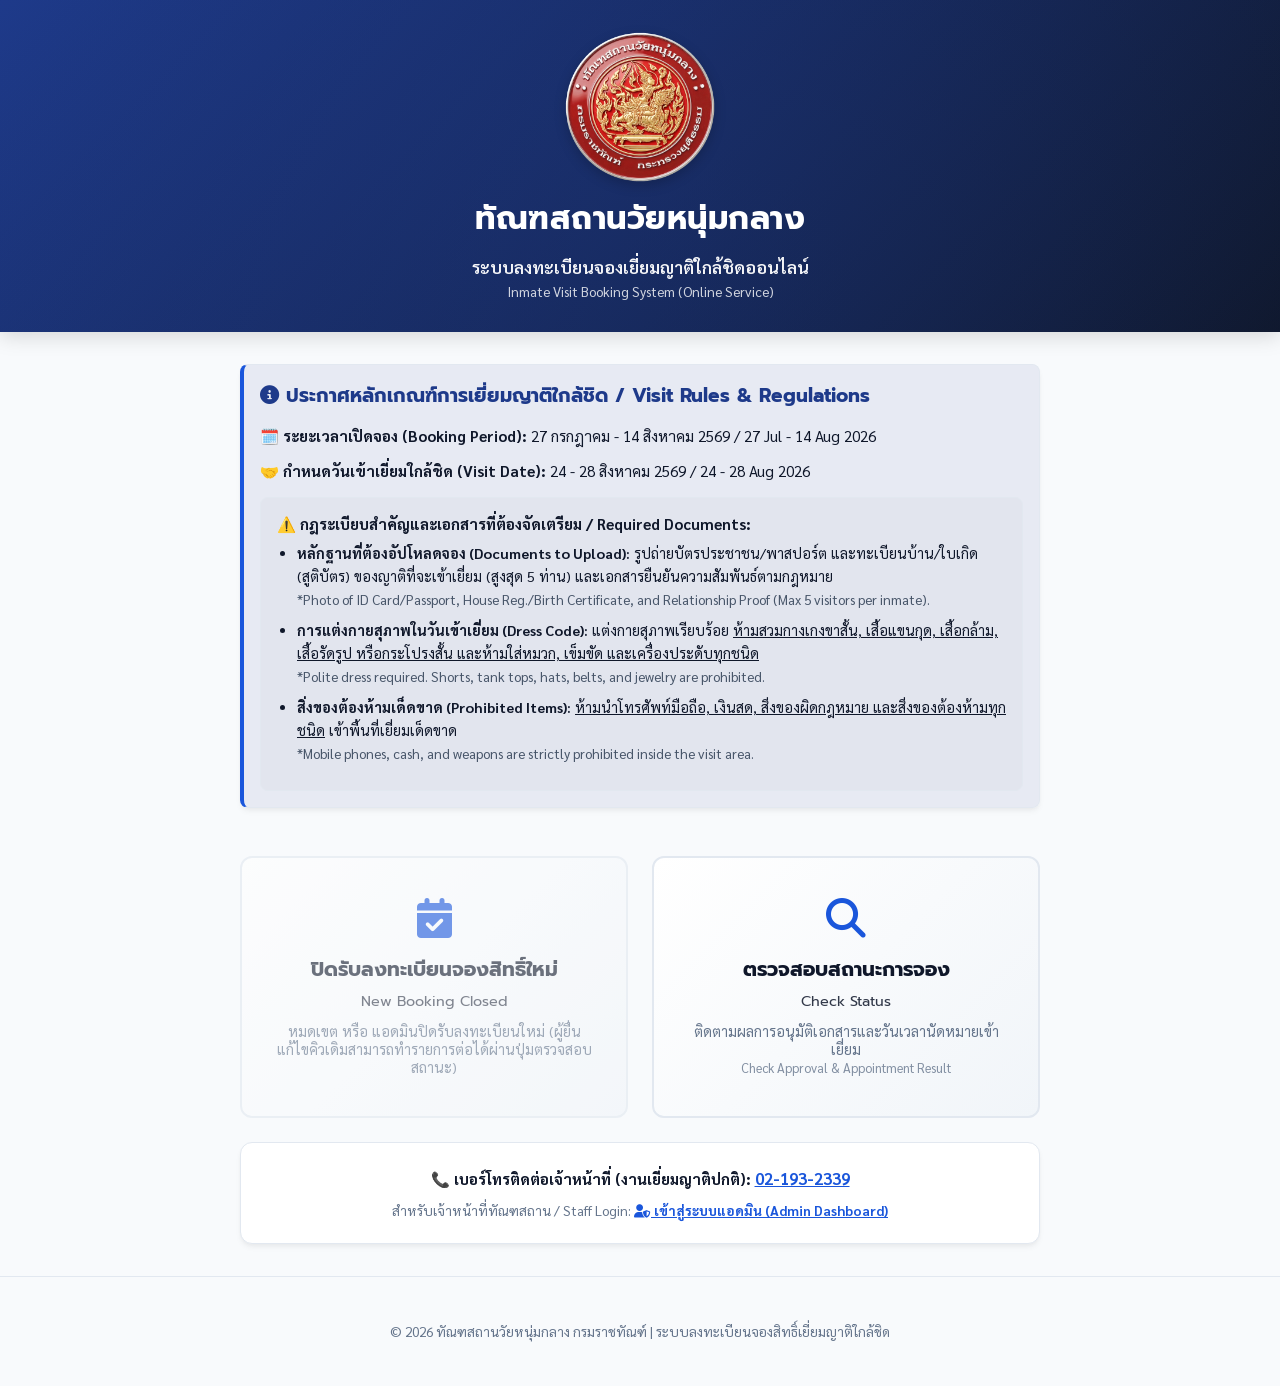
==== index.html @ 53b15d45 "Implement admin toggle switch to manually close/open new bookings from dashboard" ====
<!DOCTYPE html>
<html lang="th">
<head>
    <meta charset="UTF-8">
    <meta name="viewport" content="width=device-width, initial-scale=1.0">
    <meta name="description" content="ระบบลงทะเบียนจองเยี่ยมญาติใกล้ชิดออนไลน์ ทัณฑสถานวัยหนุ่มกลาง เปิดลงทะเบียนสำหรับญาติผู้ต้องขัง">
    <title>ระบบลงทะเบียนจองเยี่ยมญาติใกล้ชิดออนไลน์ - ทัณฑสถานวัยหนุ่มกลาง</title>
    <link rel="stylesheet" href="styles.css">
    <link rel="stylesheet" href="https://cdnjs.cloudflare.com/ajax/libs/font-awesome/6.4.0/css/all.min.css">
</head>
<body>
    <header>
        <div style="display:flex; flex-direction:column; align-items:center; justify-content:center; gap:0.75rem;">
            <img src="logo.png" alt="โลโก้ทัณฑสถานวัยหนุ่มกลาง" style="width:150px; height:150px; filter:drop-shadow(0 4px 6px rgba(0,0,0,0.2));">
            <h1 style="margin:0; font-family:'Prompt', sans-serif; font-size:2rem; font-weight:700; text-align:center;">ทัณฑสถานวัยหนุ่มกลาง</h1>
            <p style="margin:0; font-size:1.1rem; opacity:0.95; text-align:center; font-weight:600;">ระบบลงทะเบียนจองเยี่ยมญาติใกล้ชิดออนไลน์</p>
            <span style="font-size:0.85rem; opacity:0.8; text-align:center; margin-top:-0.5rem;">Inmate Visit Booking System (Online Service)</span>
        </div>
    </header>

    <main>
        <!-- Rules Alert Box -->
        <div class="card alert alert-info">
            <h2 style="margin-top: 0; font-family: 'Prompt', sans-serif; font-size: 1.2rem; color: #1e3a8a;">
                <i class="fa-solid fa-circle-info"></i> ประกาศหลักเกณฑ์การเยี่ยมญาติใกล้ชิด / Visit Rules & Regulations
            </h2>
            <p>🗓️ <strong>ระยะเวลาเปิดจอง (Booking Period):</strong> 27 กรกฎาคม - 14 สิงหาคม 2569 / 27 Jul - 14 Aug 2026</p>
            <p>🤝 <strong>กำหนดวันเข้าเยี่ยมใกล้ชิด (Visit Date):</strong> 24 - 28 สิงหาคม 2569 / 24 - 28 Aug 2026</p>
            <div class="rules-container" style="margin-top: 1rem;">
                <strong style="display: block; margin-bottom: 0.5rem;">⚠️ กฎระเบียบสำคัญและเอกสารที่ต้องจัดเตรียม / Required Documents:</strong>
                <ul class="rules-list">
                    <li><strong>หลักฐานที่ต้องอัปโหลดจอง (Documents to Upload):</strong> รูปถ่ายบัตรประชาชน/พาสปอร์ต และทะเบียนบ้าน/ใบเกิด (สูติบัตร) ของญาติที่จะเข้าเยี่ยม (สูงสุด 5 ท่าน) และเอกสารยืนยันความสัมพันธ์ตามกฎหมาย <br><span style="font-size:0.85rem; color:#475569;">*Photo of ID Card/Passport, House Reg./Birth Certificate, and Relationship Proof (Max 5 visitors per inmate).</span></li>
                    <li><strong>การแต่งกายสุภาพในวันเข้าเยี่ยม (Dress Code):</strong> แต่งกายสุภาพเรียบร้อย <u>ห้ามสวมกางเกงขาสั้น, เสื้อแขนกุด, เสื้อกล้าม, เสื้อรัดรูป หรือกระโปรงสั้น และห้ามใส่หมวก, เข็มขัด และเครื่องประดับทุกชนิด</u> <br><span style="font-size:0.85rem; color:#475569;">*Polite dress required. Shorts, tank tops, hats, belts, and jewelry are prohibited.</span></li>
                    <li><strong>สิ่งของต้องห้ามเด็ดขาด (Prohibited Items):</strong> <u>ห้ามนำโทรศัพท์มือถือ, เงินสด, สิ่งของผิดกฎหมาย และสิ่งของต้องห้ามทุกชนิด</u> เข้าพื้นที่เยี่ยมเด็ดขาด <br><span style="font-size:0.85rem; color:#475569;">*Mobile phones, cash, and weapons are strictly prohibited inside the visit area.</span></li>
                </ul>
            </div>
        </div>

        <!-- Menu Action Selection -->
        <div class="menu-grid">
            <a href="booking.html" class="menu-button">
                <i class="fa-solid fa-calendar-check"></i>
                <h3>ลงทะเบียนจองสิทธิ์เยี่ยมใกล้ชิด<br><span style="font-size:0.9rem; font-weight:normal; opacity:0.85;">Register Booking</span></h3>
                <p>ลงทะเบียนออนไลน์ กรอกข้อมูลผู้ต้องขัง ญาติ และอัปโหลดรูปภาพหลักฐาน<br><span style="font-size:0.8rem; opacity:0.8;">Online Registration & Document Upload</span></p>
            </a>

            <a href="status.html" class="menu-button">
                <i class="fa-solid fa-magnifying-glass"></i>
                <h3>ตรวจสอบสถานะการจอง<br><span style="font-size:0.9rem; font-weight:normal; opacity:0.85;">Check Status</span></h3>
                <p>ติดตามผลการอนุมัติเอกสารและวันเวลานัดหมายเข้าเยี่ยม<br><span style="font-size:0.8rem; opacity:0.8;">Check Approval & Appointment Result</span></p>
            </a>
        </div>

        <div class="card" style="text-align: center; padding: 1.5rem;">
            <p style="margin: 0 0 0.75rem 0; font-size: 0.95rem; color: var(--text-light);">
                📞 <strong>เบอร์โทรติดต่อเจ้าหน้าที่ (งานเยี่ยมญาติปกติ):</strong> <a href="tel:021932339" style="color: var(--primary-color); font-weight: bold; text-decoration: underline; font-size: 1.05rem;">02-193-2339</a>
            </p>
            <p style="margin: 0; font-size: 0.85rem; color: var(--text-muted-light);">
                สำหรับเจ้าหน้าที่ทัณฑสถาน / Staff Login: 
                <a href="admin.html" style="color: var(--primary-color); font-weight: bold; text-decoration: underline;">
                    <i class="fa-solid fa-user-shield"></i> เข้าสู่ระบบแอดมิน (Admin Dashboard)
                </a>
            </p>
        </div>
    </main>

    <footer>
        <p>© 2026 ทัณฑสถานวัยหนุ่มกลาง กรมราชทัณฑ์ | ระบบลงทะเบียนจองสิทธิ์เยี่ยมญาติใกล้ชิด</p>
    </footer>

    <script src="app.js"></script>
    <script>
        document.addEventListener("DOMContentLoaded", () => {
            initTheme();

            // ตรวจสอบเวลาเพื่อปิดรับจองสิทธิ์รอบใหม่ (14 สิงหาคม 2569 เวลา 12:00 น.)
            const CLOSE_TIME = new Date("2026-08-14T12:00:00+07:00").getTime();
            const now = new Date().getTime();
            
            // ตรวจสอบ Config จาก Apps Script Web App
            if (typeof APPS_SCRIPT_URL !== "undefined" && APPS_SCRIPT_URL) {
                fetch(APPS_SCRIPT_URL + "?action=get_config")
                    .then(r => r.json())
                    .then(res => {
                        const isClosed = res.booking_closed === true || res.booking_closed === "true" || (res.booking_closed !== false && res.booking_closed !== "false" && now >= CLOSE_TIME);
                        if (isClosed) {
                            applyClosedUI();
                        }
                    })
                    .catch(() => {
                        if (now >= CLOSE_TIME) applyClosedUI();
                    });
            } else {
                if (now >= CLOSE_TIME) applyClosedUI();
            }

            function applyClosedUI() {
                const bookingBtn = document.querySelector('a[href="booking.html"]');
                if (bookingBtn) {
                    bookingBtn.removeAttribute('href');
                    bookingBtn.style.opacity = '0.6';
                    bookingBtn.style.cursor = 'not-allowed';
                    bookingBtn.addEventListener('click', (e) => {
                        e.preventDefault();
                        alert("⚠️ ระบบปิดรับการลงทะเบียนจองสิทธิ์ใหม่แล้ว (หมดเขต 14 ส.ค. 2569 เวลา 12:00 น. หรือปิดโดยแอดมิน)\n\n*สำหรับญาติที่ระบบแจ้งให้แก้ไขเอกสารคิวเดิมที่ถูกปฏิเสธ สามารถกดที่ปุ่ม 'ตรวจสอบสถานะการจอง' เพื่อทำรายการยื่นแก้ไขได้ตามปกติครับ");
                    });
                    
                    const btnTitle = bookingBtn.querySelector('h3');
                    if (btnTitle) {
                        btnTitle.innerHTML = 'ปิดรับลงทะเบียนจองสิทธิ์ใหม่<br><span style="font-size:0.9rem; font-weight:normal; opacity:0.85;">New Booking Closed</span>';
                    }
                    const btnDesc = bookingBtn.querySelector('p');
                    if (btnDesc) {
                        btnDesc.innerHTML = 'หมดเขต หรือ แอดมินปิดรับลงทะเบียนใหม่ (ผู้ยื่นแก้ไขคิวเดิมสามารถทำรายการต่อได้ผ่านปุ่มตรวจสอบสถานะ)';
                    }
                }
            }
        });
    </script>
</body>
</html>
---- styles.css ----
/* Modern Premium Design System for Prison Visit Booking */
@import url('https://fonts.googleapis.com/css2?family=Sarabun:wght@300;400;500;600;700&family=Prompt:wght@400;500;600;700&display=swap');

:root {
    --primary-color: #1a56db;
    --primary-hover: #1e429f;
    --secondary-color: #0d9488;
    --bg-dark: #0f172a;
    --bg-card-dark: #1e293b;
    --text-dark: #f8fafc;
    --text-muted-dark: #94a3b8;
    --border-dark: #334155;
    
    --bg-light: #f8fafc;
    --bg-card-light: #ffffff;
    --text-light: #0f172a;
    --text-muted-light: #64748b;
    --border-light: #e2e8f0;
    
    --danger: #ef4444;
    --success: #22c55e;
    --warning: #eab308;
    
    --transition: all 0.3s cubic-bezier(0.4, 0, 0.2, 1);
    --border-radius: 12px;
}

/* Light Theme (Default) */
body {
    font-family: 'Sarabun', 'Prompt', sans-serif;
    background-color: var(--bg-light);
    color: var(--text-light);
    margin: 0;
    padding: 0;
    min-height: 100vh;
    display: flex;
    flex-direction: column;
    transition: var(--transition);
}

/* Dark Theme Toggle Class */
body.dark-mode {
    background-color: var(--bg-dark);
    color: var(--text-dark);
}

header {
    background: linear-gradient(135deg, #1e3a8a, #0f172a);
    color: white;
    padding: 2rem 1rem;
    text-align: center;
    box-shadow: 0 4px 20px rgba(0, 0, 0, 0.15);
    position: relative;
    overflow: hidden;
}

header::before {
    content: '';
    position: absolute;
    top: -50%;
    left: -50%;
    width: 200%;
    height: 200%;
    background: radial-gradient(circle, rgba(30, 58, 138, 0.3) 0%, transparent 60%);
    animation: rotateBg 20s linear infinite;
    z-index: 1;
}

@keyframes rotateBg {
    0% { transform: rotate(0deg); }
    100% { transform: rotate(360deg); }
}

header * {
    position: relative;
    z-index: 2;
}

header h1 {
    font-family: 'Prompt', sans-serif;
    margin: 0;
    font-size: 2rem;
    font-weight: 700;
    letter-spacing: 0.5px;
}

header p {
    margin: 0.5rem 0 0 0;
    font-size: 1rem;
    opacity: 0.9;
}

.theme-toggle {
    position: absolute;
    top: 1rem;
    right: 1rem;
    background: rgba(255, 255, 255, 0.15);
    border: none;
    color: white;
    padding: 0.5rem 1rem;
    border-radius: 50px;
    cursor: pointer;
    backdrop-filter: blur(10px);
    transition: var(--transition);
    font-family: 'Prompt', sans-serif;
    font-size: 0.85rem;
    z-index: 10;
}

.theme-toggle:hover {
    background: rgba(255, 255, 255, 0.3);
    transform: translateY(-2px);
}

main {
    flex: 1;
    max-width: 800px;
    width: 90%;
    margin: 2rem auto;
    display: flex;
    flex-direction: column;
    gap: 1.5rem;
}

/* Card Styling */
.card {
    background-color: var(--bg-card-light);
    border: 1px solid var(--border-light);
    border-radius: var(--border-radius);
    padding: 2rem;
    box-shadow: 0 4px 6px -1px rgba(0, 0, 0, 0.05), 0 2px 4px -1px rgba(0, 0, 0, 0.03);
    transition: var(--transition);
}

body.dark-mode .card {
    background-color: var(--bg-card-dark);
    border-color: var(--border-dark);
    box-shadow: 0 10px 15px -3px rgba(0, 0, 0, 0.3);
}

/* Grid & Menu items */
.menu-grid {
    display: grid;
    grid-template-columns: 1fr 1fr;
    gap: 1.5rem;
}

@media (max-width: 600px) {
    .menu-grid {
        grid-template-columns: 1fr;
    }
}

.menu-button {
    display: flex;
    flex-direction: column;
    align-items: center;
    justify-content: center;
    padding: 2.5rem 2rem;
    background: linear-gradient(135deg, var(--bg-card-light), #f1f5f9);
    border: 2px solid var(--border-light);
    border-radius: var(--border-radius);
    cursor: pointer;
    transition: var(--transition);
    text-decoration: none;
    color: inherit;
    text-align: center;
}

body.dark-mode .menu-button {
    background: linear-gradient(135deg, var(--bg-card-dark), #0f172a);
    border-color: var(--border-dark);
}

.menu-button:hover {
    transform: translateY(-5px);
    box-shadow: 0 12px 20px rgba(0,0,0,0.1);
    border-color: var(--primary-color);
}

.menu-button i {
    font-size: 2.5rem;
    color: var(--primary-color);
    margin-bottom: 1rem;
}

.menu-button h3 {
    margin: 0;
    font-family: 'Prompt', sans-serif;
    font-size: 1.25rem;
}

.menu-button p {
    margin: 0.5rem 0 0 0;
    font-size: 0.9rem;
    color: var(--text-muted-light);
}

body.dark-mode .menu-button p {
    color: var(--text-muted-dark);
}

/* Forms & Inputs */
.form-group {
    margin-bottom: 1.25rem;
}

.form-group label {
    display: block;
    margin-bottom: 0.5rem;
    font-weight: 600;
    font-size: 0.95rem;
}

.form-control {
    width: 100%;
    padding: 0.75rem 1rem;
    border: 1.5px solid var(--border-light);
    background-color: transparent;
    border-radius: 8px;
    font-family: inherit;
    font-size: 1rem;
    box-sizing: border-box;
    transition: var(--transition);
    color: inherit;
}

body.dark-mode .form-control {
    border-color: var(--border-dark);
}

.form-control:focus {
    outline: none;
    border-color: var(--primary-color);
    box-shadow: 0 0 0 3px rgba(26, 86, 219, 0.15);
}

/* Grid for Form Columns */
.form-row {
    display: grid;
    grid-template-columns: 1fr 1fr;
    gap: 1rem;
}

@media (max-width: 600px) {
    .form-row {
        grid-template-columns: 1fr;
    }
}

/* Radio Group & Date Selection Grid */
.time-grid {
    display: grid;
    grid-template-columns: 1fr;
    gap: 1rem;
    margin-top: 0.5rem;
}

.time-slot {
    position: relative;
    border: 2px solid var(--border-light);
    border-radius: 8px;
    padding: 1rem;
    text-align: left;
    cursor: pointer;
    transition: var(--transition);
    font-family: 'Prompt', sans-serif;
    display: flex;
    justify-content: space-between;
    align-items: center;
}

body.dark-mode .time-slot {
    border-color: var(--border-dark);
}

.time-slot input[type="radio"] {
    position: absolute;
    opacity: 0;
    width: 0;
    height: 0;
}

.time-slot:hover:not(.disabled) {
    border-color: var(--primary-color);
    background-color: rgba(26, 86, 219, 0.03);
}

.time-slot.selected {
    border-color: var(--primary-color);
    background-color: rgba(26, 86, 219, 0.1);
    color: var(--primary-color);
    font-weight: 600;
}

.time-slot.disabled {
    border-color: var(--border-light);
    background-color: #f1f5f9;
    color: var(--text-muted-light);
    cursor: not-allowed;
    opacity: 0.6;
}

body.dark-mode .time-slot.disabled {
    border-color: var(--border-dark);
    background-color: #0f172a;
    color: var(--text-muted-dark);
}

.time-slot.disabled .slot-status {
    color: var(--danger);
    font-weight: bold;
}

/* Buttons */
.btn {
    display: inline-block;
    width: 100%;
    padding: 0.85rem 1.5rem;
    font-family: 'Prompt', sans-serif;
    font-size: 1rem;
    font-weight: 600;
    text-align: center;
    border: none;
    border-radius: 8px;
    cursor: pointer;
    transition: var(--transition);
    text-decoration: none;
    box-sizing: border-box;
}

.btn-primary {
    background-color: var(--primary-color);
    color: white;
}

.btn-primary:hover {
    background-color: var(--primary-hover);
    transform: translateY(-1px);
}

.btn-secondary {
    background-color: transparent;
    border: 1.5px solid var(--border-light);
    color: inherit;
}

body.dark-mode .btn-secondary {
    border-color: var(--border-dark);
}

.btn-secondary:hover {
    background-color: rgba(0,0,0,0.05);
}

body.dark-mode .btn-secondary:hover {
    background-color: rgba(255,255,255,0.05);
}

/* Document Upload Styling */
.upload-zone {
    border: 2px dashed var(--border-light);
    border-radius: 8px;
    padding: 1.5rem 1rem;
    text-align: center;
    cursor: pointer;
    transition: var(--transition);
    margin-top: 0.5rem;
    position: relative;
}

body.dark-mode .upload-zone {
    border-color: var(--border-dark);
}

.upload-zone:hover {
    border-color: var(--primary-color);
    background-color: rgba(26, 86, 219, 0.02);
}

.upload-zone input[type="file"] {
    position: absolute;
    top: 0;
    left: 0;
    width: 100%;
    height: 100%;
    opacity: 0;
    cursor: pointer;
}

.upload-zone i {
    font-size: 2rem;
    color: var(--text-muted-light);
    margin-bottom: 0.5rem;
}

body.dark-mode .upload-zone i {
    color: var(--text-muted-dark);
}

.file-preview {
    display: flex;
    align-items: center;
    justify-content: space-between;
    padding: 0.5rem 0.75rem;
    background-color: #f1f5f9;
    border-radius: 6px;
    margin-top: 0.5rem;
    font-size: 0.85rem;
}

body.dark-mode .file-preview {
    background-color: #1e293b;
}

/* Alerts and Notices */
.alert {
    padding: 1rem;
    border-radius: 8px;
    font-size: 0.95rem;
    margin-bottom: 1.5rem;
    border-left: 4px solid transparent;
}

.alert-info {
    background-color: rgba(30, 58, 138, 0.08);
    border-left-color: var(--primary-color);
    color: inherit;
}

.alert-warning {
    background-color: rgba(234, 179, 8, 0.08);
    border-left-color: var(--warning);
    color: inherit;
}

.alert-danger {
    background-color: rgba(239, 68, 68, 0.08);
    border-left-color: var(--danger);
    color: inherit;
}

/* Admin Dashboard Table */
.table-responsive {
    overflow-x: auto;
    max-height: 550px;
    overflow-y: auto;
    border: 1px solid var(--border-light);
    border-radius: 8px;
}

body.dark-mode .table-responsive {
    border-color: var(--border-dark);
}

.table-responsive table {
    margin-top: 0;
}

.table-responsive th {
    position: sticky;
    top: 0;
    background-color: var(--bg-card-light);
    z-index: 10;
    box-shadow: inset 0 -1px 0 var(--border-light);
}

body.dark-mode .table-responsive th {
    background-color: var(--bg-card-dark);
    box-shadow: inset 0 -1px 0 var(--border-dark);
}

table {
    width: 100%;
    border-collapse: collapse;
    margin-top: 1rem;
    text-align: left;
}

th, td {
    padding: 0.75rem 1rem;
    border-bottom: 1px solid var(--border-light);
}

body.dark-mode th, body.dark-mode td {
    border-bottom-color: var(--border-dark);
}

th {
    font-family: 'Prompt', sans-serif;
    font-weight: 600;
}

.badge {
    display: inline-block;
    padding: 0.25rem 0.5rem;
    border-radius: 50px;
    font-size: 0.75rem;
    font-weight: 600;
}

.badge-pending {
    background-color: rgba(234, 179, 8, 0.15);
    color: var(--warning);
}

.badge-success {
    background-color: rgba(34, 197, 94, 0.15);
    color: var(--success);
}

.badge-danger {
    background-color: rgba(239, 68, 68, 0.15);
    color: var(--danger);
}

/* Modal Styling */
.modal {
    display: none;
    position: fixed;
    top: 0;
    left: 0;
    width: 100%;
    height: 100%;
    background-color: rgba(0, 0, 0, 0.5);
    backdrop-filter: blur(5px);
    z-index: 100;
    align-items: center;
    justify-content: center;
}

.modal-content {
    background-color: var(--bg-card-light);
    padding: 2rem;
    border-radius: var(--border-radius);
    max-width: 500px;
    width: 90%;
    max-height: 90vh;
    overflow-y: auto;
    position: relative;
    box-shadow: 0 20px 25px -5px rgba(0, 0, 0, 0.2);
}

body.dark-mode .modal-content {
    background-color: var(--bg-card-dark);
}

/* Collapsible Rules List */
.rules-container {
    background-color: rgba(0, 0, 0, 0.02);
    border: 1px solid var(--border-light);
    border-radius: 8px;
    padding: 1rem;
}

body.dark-mode .rules-container {
    background-color: rgba(255, 255, 255, 0.01);
    border-color: var(--border-dark);
}

.rules-list {
    margin: 0;
    padding-left: 1.25rem;
    font-size: 0.9rem;
    line-height: 1.6;
}

.rules-list li {
    margin-bottom: 0.5rem;
}

/* Wizard / Multi-step Form Tracker */
.steps-indicator {
    display: flex;
    justify-content: space-between;
    margin-bottom: 2rem;
    position: relative;
}

.steps-indicator::before {
    content: '';
    position: absolute;
    top: 50%;
    left: 0;
    right: 0;
    height: 2px;
    background-color: var(--border-light);
    z-index: 1;
    transform: translateY(-50%);
}

body.dark-mode .steps-indicator::before {
    background-color: var(--border-dark);
}

.step-node {
    width: 35px;
    height: 35px;
    border-radius: 50%;
    background-color: var(--bg-card-light);
    border: 2px solid var(--border-light);
    display: flex;
    align-items: center;
    justify-content: center;
    font-family: 'Prompt', sans-serif;
    font-weight: 600;
    z-index: 2;
    transition: var(--transition);
}

body.dark-mode .step-node {
    background-color: var(--bg-card-dark);
    border-color: var(--border-dark);
}

.step-node.active {
    border-color: var(--primary-color);
    background-color: var(--primary-color);
    color: white;
}

.step-node.completed {
    border-color: var(--success);
    background-color: var(--success);
    color: white;
}

/* Footer */
footer {
    text-align: center;
    padding: 2rem;
    font-size: 0.85rem;
    color: var(--text-muted-light);
    border-top: 1px solid var(--border-light);
}

body.dark-mode footer {
    color: var(--text-muted-dark);
    border-top-color: var(--border-dark);
}

/* Responsive 13-digit CID input layout */
.cid-container {
    display: inline-flex;
    align-items: center;
    gap: 0.25rem;
    flex-wrap: nowrap;
}

.cid-digit {
    width: 26px;
    height: 38px;
    text-align: center;
    font-size: 1.15rem;
    border: 1.5px solid var(--border-light);
    border-radius: 6px;
    font-weight: bold;
    background: transparent;
    color: inherit;
    transition: var(--transition);
}

body.dark-mode .cid-digit {
    border-color: var(--border-dark);
}

.cid-digit:focus {
    outline: none;
    border-color: var(--primary-color);
    box-shadow: 0 0 0 3px rgba(26, 86, 219, 0.15);
}

@media (max-width: 500px) {
    .cid-container {
        gap: 0.1rem !important;
        width: 100%;
        justify-content: space-between;
    }
    .cid-digit {
        width: 18px !important;
        height: 30px !important;
        font-size: 0.9rem !important;
        border-radius: 4px !important;
    }
    .cid-container span {
        font-size: 0.8rem !important;
    }
}

/* Preset rejection reason buttons */
.btn-preset {
    background-color: rgba(0, 0, 0, 0.03);
    border: 1px solid var(--border-light);
    color: var(--text-muted-light);
    font-size: 0.78rem;
    padding: 0.4rem 0.8rem;
    border-radius: 50px;
    cursor: pointer;
    transition: var(--transition);
    font-family: 'Prompt', sans-serif;
    font-weight: 500;
}
body.dark-mode .btn-preset {
    background-color: rgba(255, 255, 255, 0.05);
    border-color: var(--border-dark);
    color: var(--text-muted-dark);
}
.btn-preset:hover {
    background-color: var(--danger);
    color: white;
    border-color: var(--danger);
}
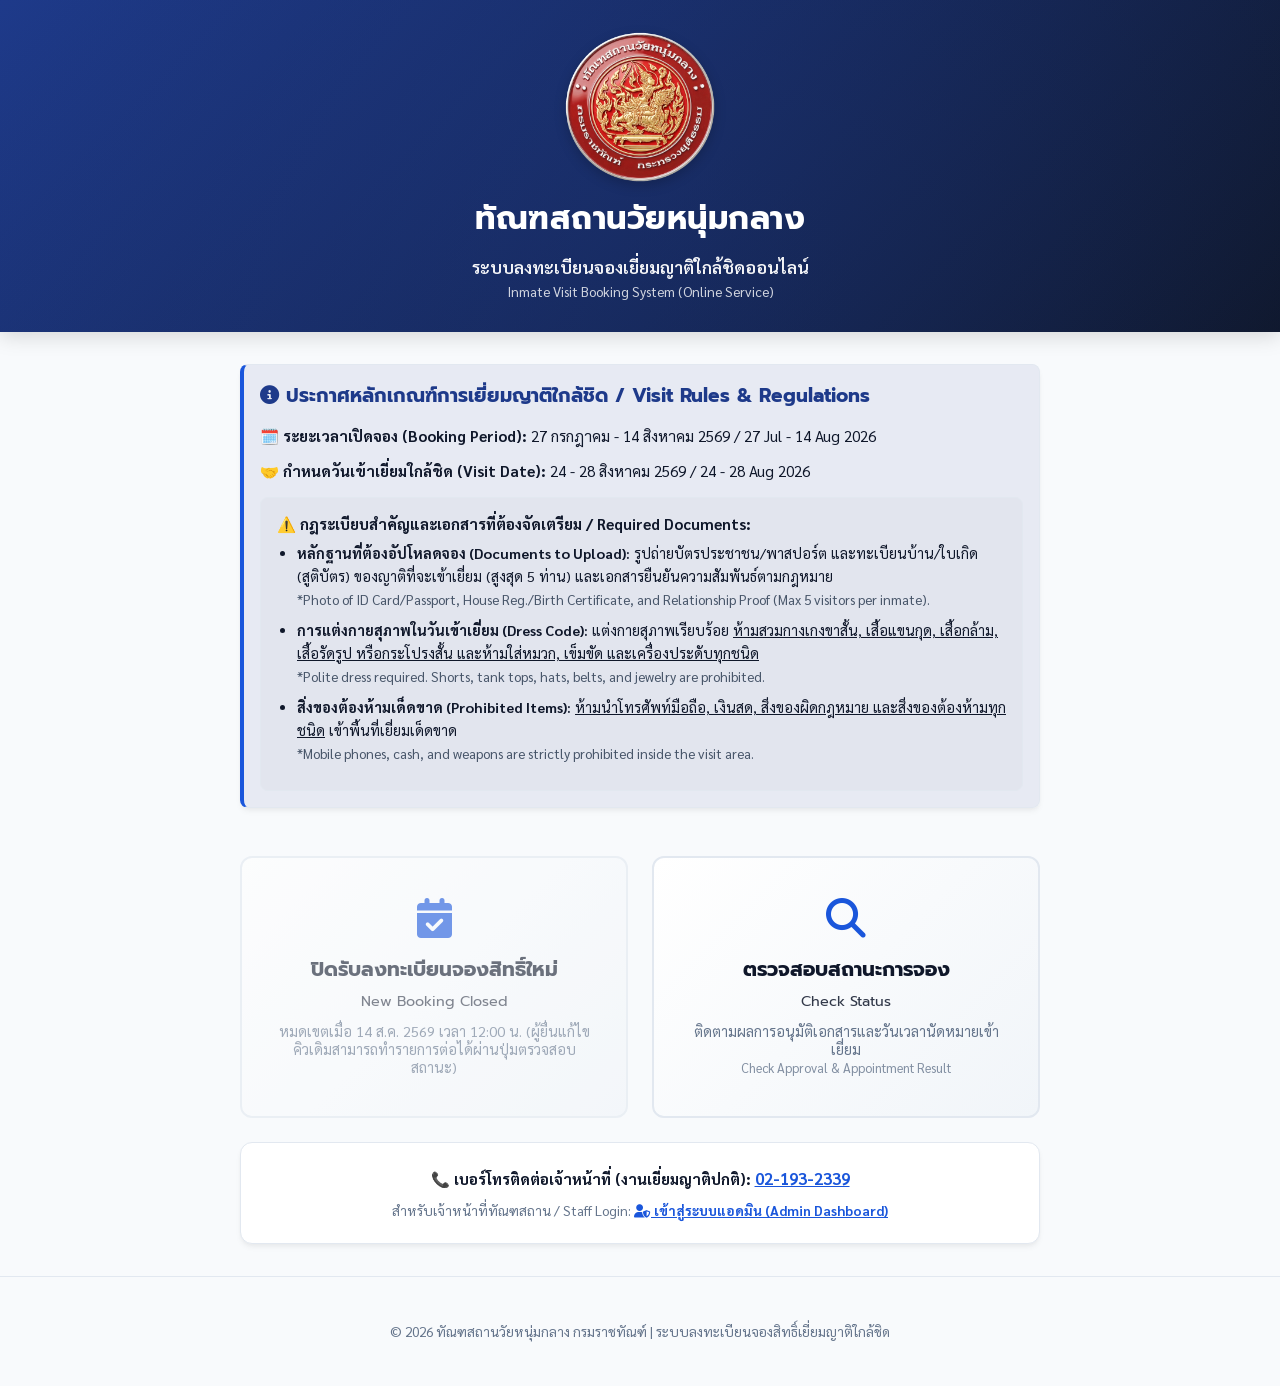
==== commit d0500da0: "Eliminate 0ms delay on booking card locking using CSS pointer-events none and instant inline script" ====
--- a/index.html
+++ b/index.html
@@ -38,7 +38,7 @@
 
         <!-- Menu Action Selection -->
         <div class="menu-grid">
-            <a href="booking.html" class="menu-button">
+            <a href="booking.html" id="bookingBtnCard" class="menu-button">
                 <i class="fa-solid fa-calendar-check"></i>
                 <h3>ลงทะเบียนจองสิทธิ์เยี่ยมใกล้ชิด<br><span style="font-size:0.9rem; font-weight:normal; opacity:0.85;">Register Booking</span></h3>
                 <p>ลงทะเบียนออนไลน์ กรอกข้อมูลผู้ต้องขัง ญาติ และอัปโหลดรูปภาพหลักฐาน<br><span style="font-size:0.8rem; opacity:0.8;">Online Registration & Document Upload</span></p>
@@ -50,6 +50,13 @@
                 <p>ติดตามผลการอนุมัติเอกสารและวันเวลานัดหมายเข้าเยี่ยม<br><span style="font-size:0.8rem; opacity:0.8;">Check Approval & Appointment Result</span></p>
             </a>
         </div>
+
+        <script>
+            // ปิดปุ่มทันทีในระดับ 0 มิลลิวินาที (0ms Delay) ก่อนที่เบราว์เซอร์จะวาดปุ่มบนหน้าจอ
+            if (new Date().getTime() >= new Date("2026-08-14T12:00:00+07:00").getTime()) {
+                document.write('<style>#bookingBtnCard { opacity: 0.6 !important; cursor: not-allowed !important; pointer-events: none !important; }</style>');
+            }
+        </script>
 
         <div class="card" style="text-align: center; padding: 1.5rem;">
             <p style="margin: 0 0 0.75rem 0; font-size: 0.95rem; color: var(--text-light);">
@@ -73,37 +80,38 @@
         document.addEventListener("DOMContentLoaded", () => {
             initTheme();
 
-            // ตรวจสอบเวลาเพื่อปิดรับจองสิทธิ์รอบใหม่ (14 สิงหาคม 2569 เวลา 12:00 น.)
             const CLOSE_TIME = new Date("2026-08-14T12:00:00+07:00").getTime();
             const now = new Date().getTime();
             
-            // ตรวจสอบ Config จาก Apps Script Web App
+            // ปรับการแสดงผลข้อความในปุ่มทันที
+            if (now >= CLOSE_TIME) {
+                applyClosedUI();
+            }
+
+            // เช็คสถานะการเปิด-ปิดจากเซิร์ฟเวอร์แบบเบื้องหลัง (เพื่อรองรับกรณีแอดมินสั่งเปิดใหม่ย้อนหลัง)
             if (typeof APPS_SCRIPT_URL !== "undefined" && APPS_SCRIPT_URL) {
                 fetch(APPS_SCRIPT_URL + "?action=get_config")
                     .then(r => r.json())
                     .then(res => {
-                        const isClosed = res.booking_closed === true || res.booking_closed === "true" || (res.booking_closed !== false && res.booking_closed !== "false" && now >= CLOSE_TIME);
+                        const isClosed = res.booking_closed === true || res.booking_closed === "true";
+                        const isForcedOpen = res.booking_closed === false || res.booking_closed === "false";
+                        
                         if (isClosed) {
                             applyClosedUI();
+                        } else if (isForcedOpen) {
+                            applyOpenUI();
                         }
                     })
-                    .catch(() => {
-                        if (now >= CLOSE_TIME) applyClosedUI();
-                    });
-            } else {
-                if (now >= CLOSE_TIME) applyClosedUI();
+                    .catch(() => {});
             }
 
             function applyClosedUI() {
-                const bookingBtn = document.querySelector('a[href="booking.html"]');
+                const bookingBtn = document.getElementById('bookingBtnCard');
                 if (bookingBtn) {
                     bookingBtn.removeAttribute('href');
                     bookingBtn.style.opacity = '0.6';
                     bookingBtn.style.cursor = 'not-allowed';
-                    bookingBtn.addEventListener('click', (e) => {
-                        e.preventDefault();
-                        alert("⚠️ ระบบปิดรับการลงทะเบียนจองสิทธิ์ใหม่แล้ว (หมดเขต 14 ส.ค. 2569 เวลา 12:00 น. หรือปิดโดยแอดมิน)\n\n*สำหรับญาติที่ระบบแจ้งให้แก้ไขเอกสารคิวเดิมที่ถูกปฏิเสธ สามารถกดที่ปุ่ม 'ตรวจสอบสถานะการจอง' เพื่อทำรายการยื่นแก้ไขได้ตามปกติครับ");
-                    });
+                    bookingBtn.style.pointerEvents = 'none'; // ปิดการคลิก 100%
                     
                     const btnTitle = bookingBtn.querySelector('h3');
                     if (btnTitle) {
@@ -111,7 +119,26 @@
                     }
                     const btnDesc = bookingBtn.querySelector('p');
                     if (btnDesc) {
-                        btnDesc.innerHTML = 'หมดเขต หรือ แอดมินปิดรับลงทะเบียนใหม่ (ผู้ยื่นแก้ไขคิวเดิมสามารถทำรายการต่อได้ผ่านปุ่มตรวจสอบสถานะ)';
+                        btnDesc.innerHTML = 'หมดเขตเมื่อ 14 ส.ค. 2569 เวลา 12:00 น. (ผู้ยื่นแก้ไขคิวเดิมสามารถทำรายการต่อได้ผ่านปุ่มตรวจสอบสถานะ)';
+                    }
+                }
+            }
+
+            function applyOpenUI() {
+                const bookingBtn = document.getElementById('bookingBtnCard');
+                if (bookingBtn) {
+                    bookingBtn.setAttribute('href', 'booking.html');
+                    bookingBtn.style.opacity = '1';
+                    bookingBtn.style.cursor = 'pointer';
+                    bookingBtn.style.pointerEvents = 'auto';
+                    
+                    const btnTitle = bookingBtn.querySelector('h3');
+                    if (btnTitle) {
+                        btnTitle.innerHTML = 'ลงทะเบียนจองสิทธิ์เยี่ยมใกล้ชิด<br><span style="font-size:0.9rem; font-weight:normal; opacity:0.85;">Register Booking</span>';
+                    }
+                    const btnDesc = bookingBtn.querySelector('p');
+                    if (btnDesc) {
+                        btnDesc.innerHTML = 'ลงทะเบียนออนไลน์ กรอกข้อมูลผู้ต้องขัง ญาติ และอัปโหลดรูปภาพหลักฐาน<br><span style="font-size:0.8rem; opacity:0.8;">Online Registration & Document Upload</span>';
                     }
                 }
             }
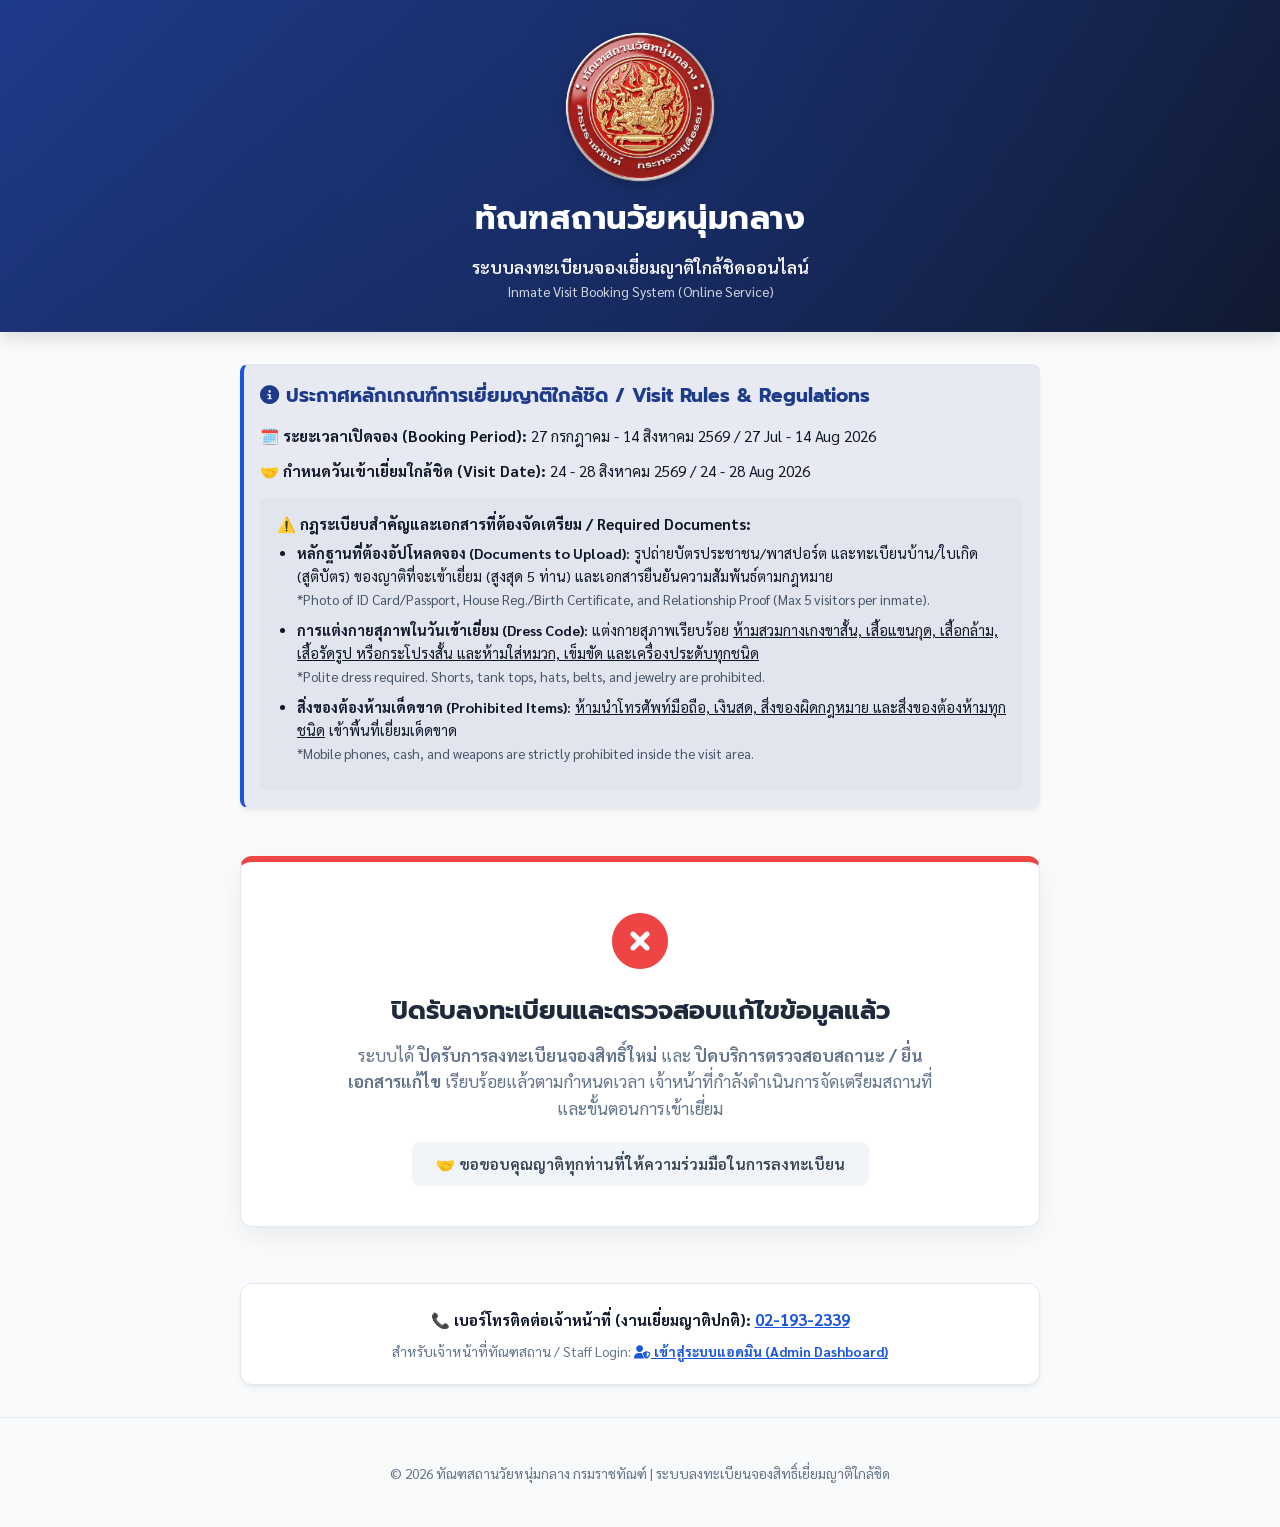
==== commit e8c4e2b0: "Close registration and status checking completely, replace buttons with closed banner" ====
--- a/index.html
+++ b/index.html
@@ -36,27 +36,21 @@
             </div>
         </div>
 
-        <!-- Menu Action Selection -->
-        <div class="menu-grid">
-            <a href="booking.html" id="bookingBtnCard" class="menu-button">
-                <i class="fa-solid fa-calendar-check"></i>
-                <h3>ลงทะเบียนจองสิทธิ์เยี่ยมใกล้ชิด<br><span style="font-size:0.9rem; font-weight:normal; opacity:0.85;">Register Booking</span></h3>
-                <p>ลงทะเบียนออนไลน์ กรอกข้อมูลผู้ต้องขัง ญาติ และอัปโหลดรูปภาพหลักฐาน<br><span style="font-size:0.8rem; opacity:0.8;">Online Registration & Document Upload</span></p>
-            </a>
-
-            <a href="status.html" class="menu-button">
-                <i class="fa-solid fa-magnifying-glass"></i>
-                <h3>ตรวจสอบสถานะการจอง<br><span style="font-size:0.9rem; font-weight:normal; opacity:0.85;">Check Status</span></h3>
-                <p>ติดตามผลการอนุมัติเอกสารและวันเวลานัดหมายเข้าเยี่ยม<br><span style="font-size:0.8rem; opacity:0.8;">Check Approval & Appointment Result</span></p>
-            </a>
+        <!-- System Closed Banner -->
+        <div class="card" style="text-align: center; padding: 2.5rem 1.5rem; background: #fff; border-top: 6px solid var(--danger); box-shadow: 0 10px 25px rgba(0,0,0,0.06); border-radius: 12px; margin-bottom: 2rem;">
+            <div style="font-size: 3.5rem; color: var(--danger); margin-bottom: 1rem;">
+                <i class="fa-solid fa-circle-xmark"></i>
+            </div>
+            <h2 style="margin: 0 0 0.75rem 0; font-family: 'Prompt', sans-serif; font-size: 1.6rem; color: #1e293b; font-weight: 700;">
+                ปิดรับลงทะเบียนและตรวจสอบแก้ไขข้อมูลแล้ว
+            </h2>
+            <p style="margin: 0 auto 1.25rem auto; font-size: 1.05rem; color: #64748b; max-width: 600px; line-height: 1.6;">
+                ระบบได้ <strong>ปิดรับการลงทะเบียนจองสิทธิ์ใหม่</strong> และ <strong>ปิดบริการตรวจสอบสถานะ / ยื่นเอกสารแก้ไข</strong> เรียบร้อยแล้วตามกำหนดเวลา เจ้าหน้าที่กำลังดำเนินการจัดเตรียมสถานที่และขั้นตอนการเข้าเยี่ยม
+            </p>
+            <div style="display: inline-block; background: #f1f5f9; padding: 0.75rem 1.5rem; border-radius: 8px; font-size: 0.95rem; color: #334155; font-weight: 600;">
+                🤝 ขอขอบคุณญาติทุกท่านที่ให้ความร่วมมือในการลงทะเบียน
+            </div>
         </div>
-
-        <script>
-            // ปิดปุ่มทันทีในระดับ 0 มิลลิวินาที (0ms Delay) ก่อนที่เบราว์เซอร์จะวาดปุ่มบนหน้าจอ
-            if (new Date().getTime() >= new Date("2026-08-14T12:00:00+07:00").getTime()) {
-                document.write('<style>#bookingBtnCard { opacity: 0.6 !important; cursor: not-allowed !important; pointer-events: none !important; }</style>');
-            }
-        </script>
 
         <div class="card" style="text-align: center; padding: 1.5rem;">
             <p style="margin: 0 0 0.75rem 0; font-size: 0.95rem; color: var(--text-light);">
@@ -79,69 +73,6 @@
     <script>
         document.addEventListener("DOMContentLoaded", () => {
             initTheme();
-
-            const CLOSE_TIME = new Date("2026-08-14T12:00:00+07:00").getTime();
-            const now = new Date().getTime();
-            
-            // ปรับการแสดงผลข้อความในปุ่มทันที
-            if (now >= CLOSE_TIME) {
-                applyClosedUI();
-            }
-
-            // เช็คสถานะการเปิด-ปิดจากเซิร์ฟเวอร์แบบเบื้องหลัง (เพื่อรองรับกรณีแอดมินสั่งเปิดใหม่ย้อนหลัง)
-            if (typeof APPS_SCRIPT_URL !== "undefined" && APPS_SCRIPT_URL) {
-                fetch(APPS_SCRIPT_URL + "?action=get_config")
-                    .then(r => r.json())
-                    .then(res => {
-                        const isClosed = res.booking_closed === true || res.booking_closed === "true";
-                        const isForcedOpen = res.booking_closed === false || res.booking_closed === "false";
-                        
-                        if (isClosed) {
-                            applyClosedUI();
-                        } else if (isForcedOpen) {
-                            applyOpenUI();
-                        }
-                    })
-                    .catch(() => {});
-            }
-
-            function applyClosedUI() {
-                const bookingBtn = document.getElementById('bookingBtnCard');
-                if (bookingBtn) {
-                    bookingBtn.removeAttribute('href');
-                    bookingBtn.style.opacity = '0.6';
-                    bookingBtn.style.cursor = 'not-allowed';
-                    bookingBtn.style.pointerEvents = 'none'; // ปิดการคลิก 100%
-                    
-                    const btnTitle = bookingBtn.querySelector('h3');
-                    if (btnTitle) {
-                        btnTitle.innerHTML = 'ปิดรับลงทะเบียนจองสิทธิ์ใหม่<br><span style="font-size:0.9rem; font-weight:normal; opacity:0.85;">New Booking Closed</span>';
-                    }
-                    const btnDesc = bookingBtn.querySelector('p');
-                    if (btnDesc) {
-                        btnDesc.innerHTML = 'หมดเขตเมื่อ 14 ส.ค. 2569 เวลา 12:00 น. (ผู้ยื่นแก้ไขคิวเดิมสามารถทำรายการต่อได้ผ่านปุ่มตรวจสอบสถานะ)';
-                    }
-                }
-            }
-
-            function applyOpenUI() {
-                const bookingBtn = document.getElementById('bookingBtnCard');
-                if (bookingBtn) {
-                    bookingBtn.setAttribute('href', 'booking.html');
-                    bookingBtn.style.opacity = '1';
-                    bookingBtn.style.cursor = 'pointer';
-                    bookingBtn.style.pointerEvents = 'auto';
-                    
-                    const btnTitle = bookingBtn.querySelector('h3');
-                    if (btnTitle) {
-                        btnTitle.innerHTML = 'ลงทะเบียนจองสิทธิ์เยี่ยมใกล้ชิด<br><span style="font-size:0.9rem; font-weight:normal; opacity:0.85;">Register Booking</span>';
-                    }
-                    const btnDesc = bookingBtn.querySelector('p');
-                    if (btnDesc) {
-                        btnDesc.innerHTML = 'ลงทะเบียนออนไลน์ กรอกข้อมูลผู้ต้องขัง ญาติ และอัปโหลดรูปภาพหลักฐาน<br><span style="font-size:0.8rem; opacity:0.8;">Online Registration & Document Upload</span>';
-                    }
-                }
-            }
         });
     </script>
 </body>
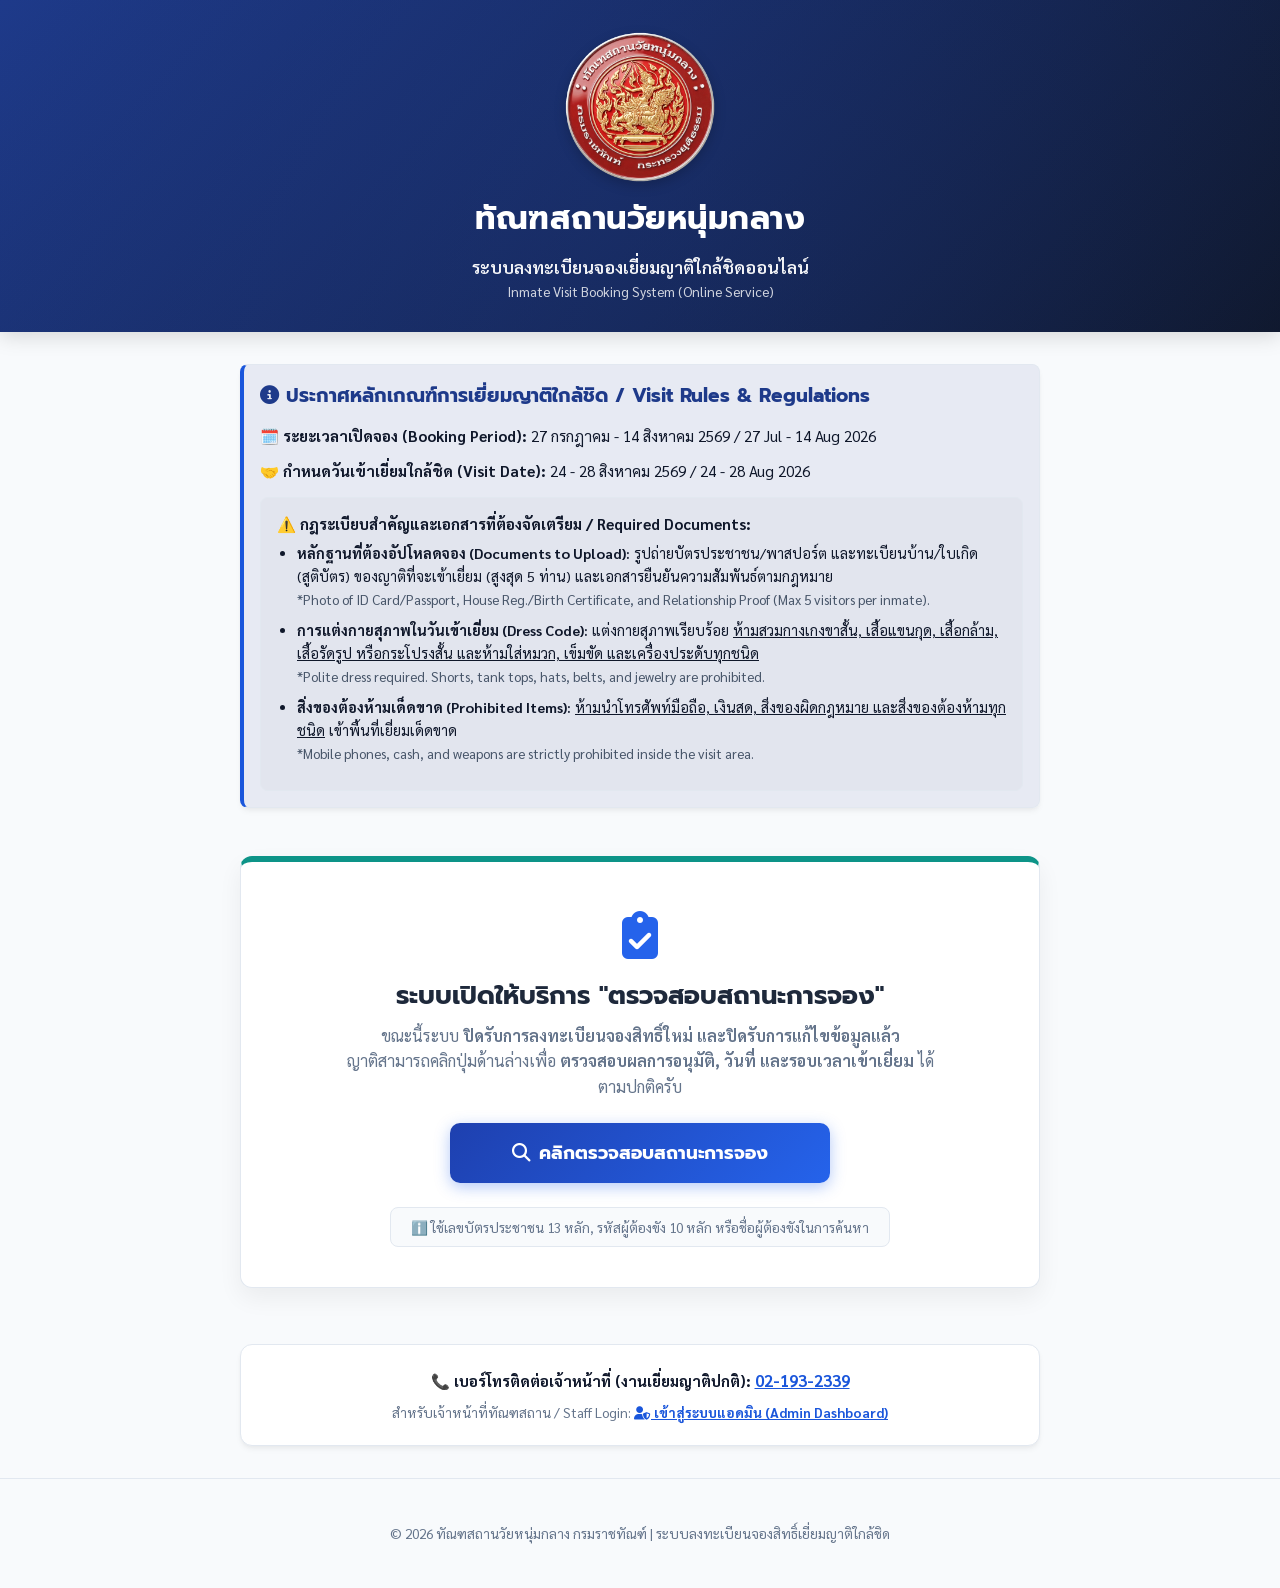
==== commit 0b2ffc9c: "Add prominent Check Status button on home page portal index.html" ====
--- a/index.html
+++ b/index.html
@@ -3,9 +3,12 @@
 <head>
     <meta charset="UTF-8">
     <meta name="viewport" content="width=device-width, initial-scale=1.0">
+    <meta http-equiv="Cache-Control" content="no-cache, no-store, must-revalidate">
+    <meta http-equiv="Pragma" content="no-cache">
+    <meta http-equiv="Expires" content="0">
     <meta name="description" content="ระบบลงทะเบียนจองเยี่ยมญาติใกล้ชิดออนไลน์ ทัณฑสถานวัยหนุ่มกลาง เปิดลงทะเบียนสำหรับญาติผู้ต้องขัง">
     <title>ระบบลงทะเบียนจองเยี่ยมญาติใกล้ชิดออนไลน์ - ทัณฑสถานวัยหนุ่มกลาง</title>
-    <link rel="stylesheet" href="styles.css">
+    <link rel="stylesheet" href="styles.css?v=2.0">
     <link rel="stylesheet" href="https://cdnjs.cloudflare.com/ajax/libs/font-awesome/6.4.0/css/all.min.css">
 </head>
 <body>
@@ -36,19 +39,27 @@
             </div>
         </div>
 
-        <!-- System Closed Banner -->
-        <div class="card" style="text-align: center; padding: 2.5rem 1.5rem; background: #fff; border-top: 6px solid var(--danger); box-shadow: 0 10px 25px rgba(0,0,0,0.06); border-radius: 12px; margin-bottom: 2rem;">
-            <div style="font-size: 3.5rem; color: var(--danger); margin-bottom: 1rem;">
-                <i class="fa-solid fa-circle-xmark"></i>
+        <!-- System Closed for New Bookings, but Open for Status Checking -->
+        <div class="card" style="text-align: center; padding: 2.5rem 1.5rem; background: #fff; border-top: 6px solid var(--secondary-color); box-shadow: 0 10px 25px rgba(0,0,0,0.06); border-radius: 12px; margin-bottom: 2rem;">
+            <div style="font-size: 3rem; color: #2563eb; margin-bottom: 0.75rem;">
+                <i class="fa-solid fa-clipboard-check"></i>
             </div>
-            <h2 style="margin: 0 0 0.75rem 0; font-family: 'Prompt', sans-serif; font-size: 1.6rem; color: #1e293b; font-weight: 700;">
-                ปิดรับลงทะเบียนและตรวจสอบแก้ไขข้อมูลแล้ว
+            <h2 style="margin: 0 0 0.5rem 0; font-family: 'Prompt', sans-serif; font-size: 1.6rem; color: #1e293b; font-weight: 700;">
+                ระบบเปิดให้บริการ "ตรวจสอบสถานะการจอง"
             </h2>
-            <p style="margin: 0 auto 1.25rem auto; font-size: 1.05rem; color: #64748b; max-width: 600px; line-height: 1.6;">
-                ระบบได้ <strong>ปิดรับการลงทะเบียนจองสิทธิ์ใหม่</strong> และ <strong>ปิดบริการตรวจสอบสถานะ / ยื่นเอกสารแก้ไข</strong> เรียบร้อยแล้วตามกำหนดเวลา เจ้าหน้าที่กำลังดำเนินการจัดเตรียมสถานที่และขั้นตอนการเข้าเยี่ยม
+            <p style="margin: 0 auto 1.5rem auto; font-size: 1rem; color: #64748b; max-width: 600px; line-height: 1.6;">
+                ขณะนี้ระบบ <strong>ปิดรับการลงทะเบียนจองสิทธิ์ใหม่ และปิดรับการแก้ไขข้อมูลแล้ว</strong><br>
+                ญาติสามารถคลิกปุ่มด้านล่างเพื่อ <strong>ตรวจสอบผลการอนุมัติ, วันที่ และรอบเวลาเข้าเยี่ยม</strong> ได้ตามปกติครับ
             </p>
-            <div style="display: inline-block; background: #f1f5f9; padding: 0.75rem 1.5rem; border-radius: 8px; font-size: 0.95rem; color: #334155; font-weight: 600;">
-                🤝 ขอขอบคุณญาติทุกท่านที่ให้ความร่วมมือในการลงทะเบียน
+
+            <div style="max-width: 380px; margin: 0 auto 1.5rem auto;">
+                <a href="status.html" class="btn btn-primary" style="display: flex; align-items: center; justify-content: center; gap: 0.6rem; padding: 1rem 1.5rem; font-size: 1.15rem; font-weight: bold; background: linear-gradient(135deg, #1e40af, #2563eb); border: none; border-radius: 10px; color: #fff; text-decoration: none; box-shadow: 0 4px 15px rgba(37,99,235,0.35);">
+                    <i class="fa-solid fa-magnifying-glass"></i> คลิกตรวจสอบสถานะการจอง
+                </a>
+            </div>
+
+            <div style="display: inline-block; background: #f8fafc; padding: 0.6rem 1.25rem; border-radius: 8px; font-size: 0.85rem; color: #64748b; border: 1px solid #e2e8f0;">
+                ℹ️ ใช้เลขบัตรประชาชน 13 หลัก, รหัสผู้ต้องขัง 10 หลัก หรือชื่อผู้ต้องขังในการค้นหา
             </div>
         </div>
 
